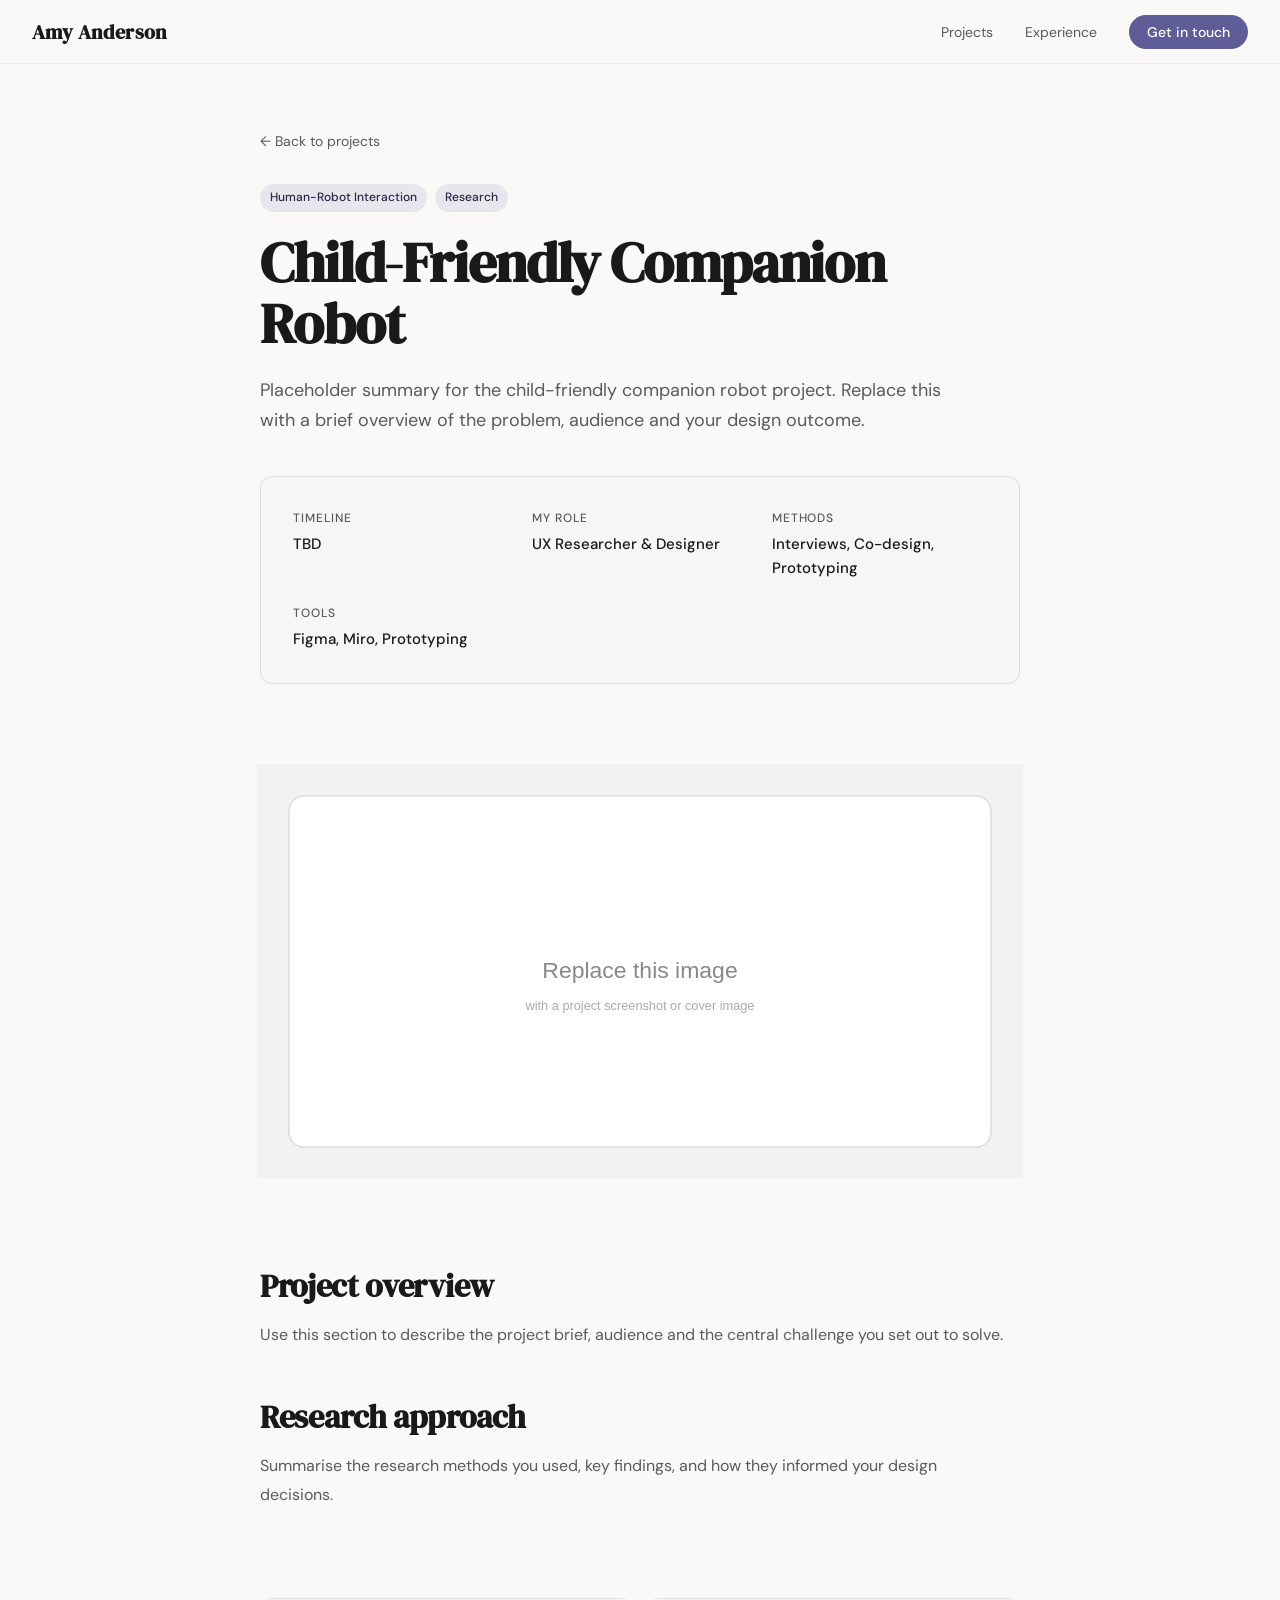
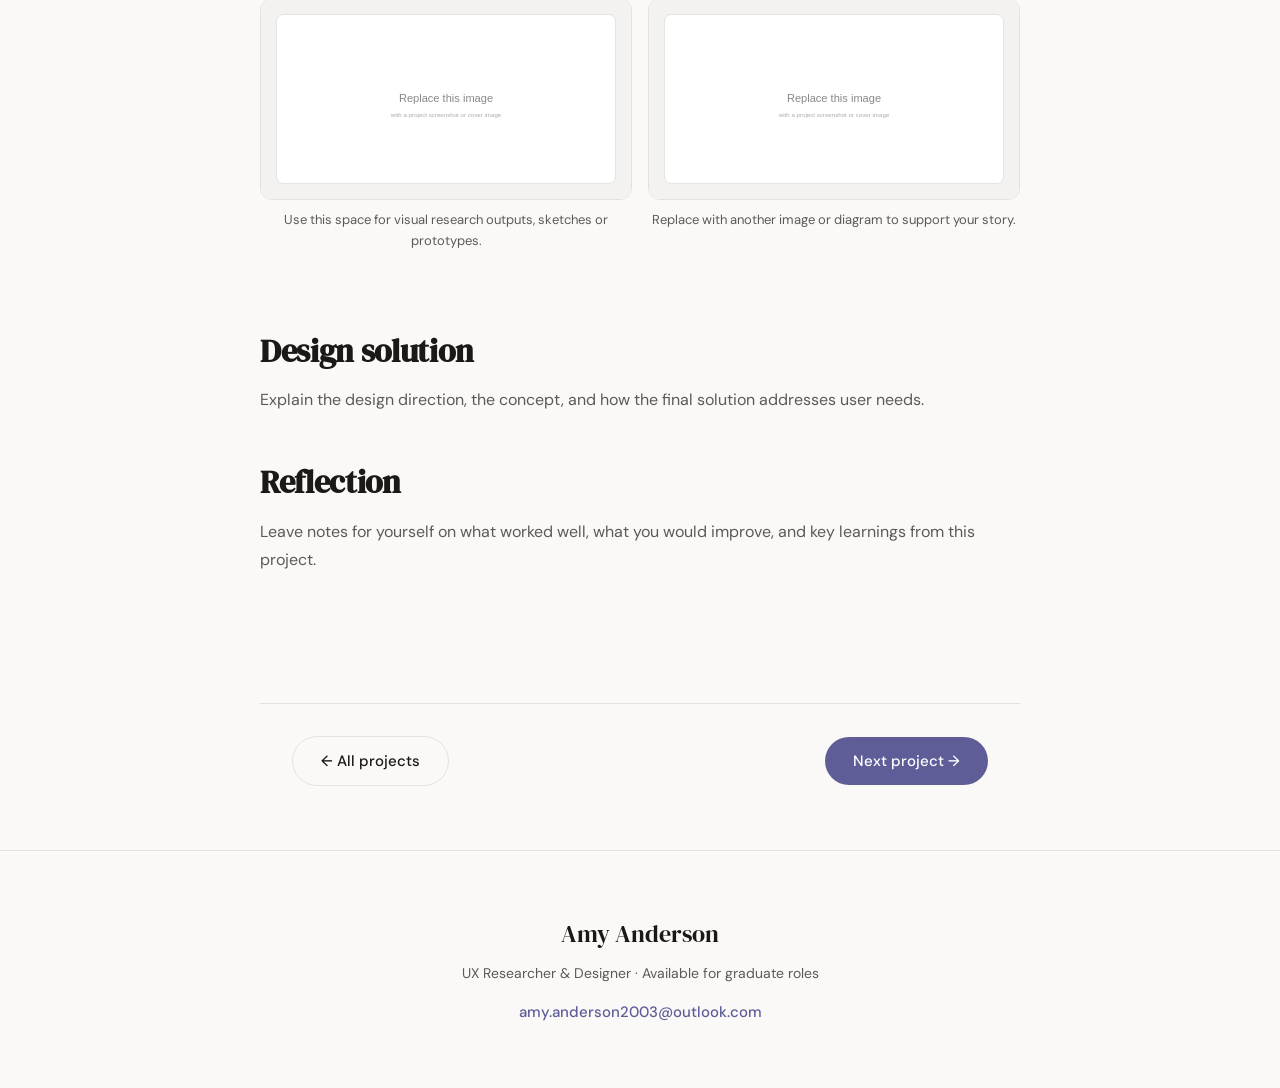
==== project-child-friendly-companion-robot.html @ c5a788a7 "Add project pages, improve scroll animations, fix hero mobile layout, and add project navigation" ====
<!DOCTYPE html>
<html lang="en">
<head>
  <meta charset="UTF-8" />
  <meta name="viewport" content="width=device-width, initial-scale=1.0" />
  <title>Amy Anderson – Child-Friendly Companion Robot</title>
  <link rel="icon" type="image/x-icon" href="images/favicon.png">
  <link rel="preconnect" href="https://fonts.googleapis.com" />
  <link rel="preconnect" href="https://fonts.gstatic.com" crossorigin />
  <link href="https://fonts.googleapis.com/css2?family=DM+Sans:ital,opsz,wght@0,9..40,300;0,9..40,400;0,9..40,500;0,9..40,600;1,9..40,300&family=DM+Serif+Display:ital@0;1&display=swap" rel="stylesheet" />
  <link rel="stylesheet" href="css/style.css" />
  <link rel="stylesheet" href="css/project.css" />
</head>
<body>

  <!-- NAV -->
  <nav class="nav">
    <a href="index.html" class="nav-logo">Amy Anderson</a>
    <ul class="nav-links">
      <li><a href="index.html#projects">Projects</a></li>
      <li><a href="index.html#experience">Experience</a></li>
      <li><a href="mailto:amy.anderson2003@outlook.com" class="nav-cta">Get in touch</a></li>
    </ul>
  </nav>

  <!-- PROJECT HERO -->
  <header class="project-hero">
    <div class="project-hero__inner">
      <a href="index.html#projects" class="project-back">← Back to projects</a>
      <div class="project-hero__tags">
        <span class="project-tag">Human-Robot Interaction</span>
        <span class="project-tag">Research</span>
      </div>
      <h1 class="project-hero__title">Child-Friendly Companion Robot</h1>
      <p class="project-hero__summary">
        Placeholder summary for the child-friendly companion robot project. Replace this with a brief overview of the problem, audience and your design outcome.
      </p>
      <div class="project-hero__meta">
        <div class="project-meta-item">
          <span class="project-meta-label">Timeline</span>
          <span class="project-meta-value">TBD</span>
        </div>
        <div class="project-meta-item">
          <span class="project-meta-label">My role</span>
          <span class="project-meta-value">UX Researcher & Designer</span>
        </div>
        <div class="project-meta-item">
          <span class="project-meta-label">Methods</span>
          <span class="project-meta-value">Interviews, Co-design, Prototyping</span>
        </div>
        <div class="project-meta-item">
          <span class="project-meta-label">Tools</span>
          <span class="project-meta-value">Figma, Miro, Prototyping</span>
        </div>
      </div>
    </div>
  </header>

  <!-- PROJECT COVER -->
  <div class="project-cover">
    <img src="images/placeholder.svg" alt="Placeholder project cover image" />
  </div>

  <!-- MAIN CONTENT -->
  <main class="project-body">
    <div class="project-body__inner">

      <section class="project-section">
        <h2 class="project-h2">Project overview</h2>
        <p>Use this section to describe the project brief, audience and the central challenge you set out to solve.</p>
      </section>

      <section class="project-section">
        <h2 class="project-h2">Research approach</h2>
        <p>Summarise the research methods you used, key findings, and how they informed your design decisions.</p>
      </section>

      <div class="project-figures-grid">
        <figure class="project-figure">
          <img src="images/placeholder.svg" alt="Placeholder image" />
          <figcaption>Use this space for visual research outputs, sketches or prototypes.</figcaption>
        </figure>
        <figure class="project-figure">
          <img src="images/placeholder.svg" alt="Placeholder image" />
          <figcaption>Replace with another image or diagram to support your story.</figcaption>
        </figure>
      </div>

      <section class="project-section">
        <h2 class="project-h2">Design solution</h2>
        <p>Explain the design direction, the concept, and how the final solution addresses user needs.</p>
      </section>

      <section class="project-section">
        <h2 class="project-h2">Reflection</h2>
        <p>Leave notes for yourself on what worked well, what you would improve, and key learnings from this project.</p>
      </section>

    </div>
  </main>

  <div class="project-nav-footer">
    <a href="index.html#projects" class="btn btn-ghost">← All projects</a>
    <a href="project-mental-health-education-platform.html" class="btn btn-primary">Next project →</a>
  </div>

  <footer class="footer">
    <p class="footer-name">Amy Anderson</p>
    <p class="footer-sub">UX Researcher & Designer · Available for graduate roles</p>
    <a href="mailto:amy.anderson2003@outlook.com" class="footer-email">amy.anderson2003@outlook.com</a>
  </footer>

  <script src="../js/main.js"></script>
</body>
</html>
---- css/style.css ----
/* ─── RESET & BASE ─────────────────────────────────────────── */
*, *::before, *::after { box-sizing: border-box; margin: 0; padding: 0; }

:root {
  --accent: #5f5d98;
  --accent-light: #E2E1F4;
  --accent-dark: #282845;
  --bg: #faf9f7;
  --bg-tint: #F7F5F5;
  --surface: #ffffff;
  --text-primary: #1a1917;
  --text-secondary: #5c5a56;
  --text-muted: #9c9a96;
  --border: rgba(26, 25, 23, 0.1);
  --font-sans: 'DM Sans', sans-serif;
  --font-serif: 'DM Serif Display', serif;
  --radius-sm: 6px;
  --radius-md: 12px;
  --radius-lg: 20px;
  --max-width: 1100px;
  --nav-height: 64px;
}

html { scroll-behavior: smooth; }

body {
  font-family: var(--font-sans);
  background: var(--bg);
  color: var(--text-primary);
  line-height: 1.6;
  -webkit-font-smoothing: antialiased;
}

/* ─── NAV ───────────────────────────────────────────────────── */
.nav {
  position: fixed;
  top: 0; left: 0; right: 0;
  height: var(--nav-height);
  display: flex;
  align-items: center;
  justify-content: space-between;
  padding: 0 2rem;
  background: rgba(250, 249, 247, 0.88);
  backdrop-filter: blur(12px);
  -webkit-backdrop-filter: blur(12px);
  border-bottom: 1px solid var(--border);
  z-index: 100;
}

.nav-logo {
  font-family: var(--font-serif);
  font-size: 1.25rem;
  color: var(--text-primary);
  text-decoration: none;
  letter-spacing: 0.02em;
  font-weight:bold;
}

.nav-links {
  list-style: none;
  display: flex;
  align-items: center;
  gap: 2rem;
}

.nav-links a {
  text-decoration: none;
  font-size: 0.875rem;
  color: var(--text-secondary);
  transition: color 0.2s;
}

.nav-links a:hover { color: var(--text-primary); }

.nav-cta {
  background: var(--accent) !important;
  color: #fff !important;
  padding: 0.5rem 1.125rem;
  border-radius: 999px;
  font-weight: 500;
  transition: background 0.2s !important;
}

.nav-cta:hover { background: var(--accent-dark) !important; }

/* ─── HERO ───────────────────────────────────────────────────── */
.hero {
  min-height: 70vh;
  display: grid;
  grid-template-columns: 1fr 1fr;
  align-items: center;
  max-width: var(--max-width);
  margin: 0 auto;
  position: relative;
  gap: 2rem;
  padding: calc(var(--nav-height) + 2rem) 2rem 4rem;
}

.hero-content {
  width: 100%;
  max-width: 38rem;
}

.hero-photo {
  display: flex;
  justify-content: flex-end;
  align-items: center;
  height: 100%;
  min-height: 500px;
  align-self: start;
}

.hero-photo img {
  width: 100%;
  max-width: 400px;
  border-radius: 20%;
}

@media (max-width: 768px) {
  .hero {
    display: flex;
    flex-direction: column;
    align-items: center;
    text-align: center;
    padding: calc(var(--nav-height) + 2rem) 1.25rem 2rem;
    gap: 1.5rem;
    min-height: auto;
  }

  .hero-content {
    width: 100%;
    max-width: 38rem;
    margin: 0 auto;
  }

  .hero-tag,
  .hero-heading,
  .hero-sub {
    margin-left: auto;
    margin-right: auto;
  }

  .hero-actions {
    justify-content: center;
  }

  .hero-photo {
    width: 100%;
    max-width: 320px;
    justify-content: center;
    min-height: auto;
    align-self: center;
  }

  .hero-photo img {
    max-width: 100%;
  }
}

@media (min-width: 769px) {
  .hero {
    display: grid;
    grid-template-columns: 1fr 1fr;
    align-items: center;
    text-align: left;
  }

  .hero-content {
    margin: 0;
    width: 100%;
    max-width: 38rem;
  }

  .hero-actions {
    justify-content: flex-start;
  }

  .hero-photo {
    width: auto;
    max-width: none;
    justify-content: flex-end;
    align-self: start;
  }
}

.hero-tag {
  display: inline-flex;
  align-items: center;
  gap: 0.5rem;
  font-size: 0.8125rem;
  font-weight: 500;
  color: var(--accent);
  background: var(--accent-light);
  padding: 0.375rem 0.875rem;
  border-radius: 999px;
  margin-bottom: 2rem;
  width: fit-content;
}

.hero-tag::before {
  content: '';
  width: 6px;
  height: 6px;
  border-radius: 50%;
  background: var(--accent);
  animation: pulse 2s infinite;
}

@keyframes pulse {
  0%, 100% { opacity: 1; transform: scale(1); }
  50% { opacity: 0.5; transform: scale(0.8); }
}

.hero-heading {
  font-family: var(--font-serif);
  font-size: clamp(3rem, 8vw, 6rem);
  line-height: 1.05;
  letter-spacing: -0.02em;
  margin-bottom: 1.5rem;
  max-width: 14ch;
}

.hero-heading__intro,
.hero-heading__role,
.hero-accent {
  display: block;
}

.hero-heading__intro {
  white-space: nowrap;
}

.hero-accent {
  color: var(--accent);
  font-style: italic;
}

.hero-sub {
  font-size: clamp(1rem, 2vw, 1.2rem);
  color: var(--text-secondary);
  max-width: 52ch;
  line-height: 1.7;
  margin-bottom: 2.5rem;
}

.hero-actions {
  display: flex;
  gap: 1rem;
  flex-wrap: wrap;
}

.btn {
  display: inline-flex;
  align-items: center;
  padding: 0.75rem 1.75rem;
  border-radius: 999px;
  font-family: var(--font-sans);
  font-size: 0.9375rem;
  font-weight: 500;
  text-decoration: none;
  transition: all 0.2s;
  cursor: pointer;
  border: none;
}

.btn-primary {
  background: var(--accent);
  color: #fff;
}

.btn-primary:hover {
  background: var(--accent-dark);
  transform: translateY(-1px);
}

.btn-ghost {
  background: transparent;
  color: var(--text-primary);
  border: 1.5px solid var(--border);
}

.btn-ghost:hover {
  border-color: var(--text-primary);
  transform: translateY(-1px);
}

.hero-scroll-hint {
  position: absolute;
  bottom: 2.5rem;
  left: 2rem;
  display: flex;
  flex-direction: column;
  align-items: center;
  gap: 6px;
}

.hero-scroll-hint span {
  width: 1px;
  height: 48px;
  background: linear-gradient(to bottom, transparent, var(--text-muted));
  animation: scroll-line 2s ease-in-out infinite;
}

@keyframes scroll-line {
  0% { transform: scaleY(0); transform-origin: top; }
  50% { transform: scaleY(1); transform-origin: top; }
  51% { transform: scaleY(1); transform-origin: bottom; }
  100% { transform: scaleY(0); transform-origin: bottom; }
}

/* ─── SECTIONS ───────────────────────────────────────────────── */
.section {
  padding: 6rem 2rem;
}

.section--tinted {
  background: var(--bg-tint);
}

.section > * {
  max-width: var(--max-width);
  margin-left: auto;
  margin-right: auto;
}

.section-header {
  max-width: var(--max-width);
  margin: 0 auto 3.5rem;
}

.section-label {
  display: block;
  font-size: 0.8125rem;
  font-weight: 500;
  text-transform: uppercase;
  letter-spacing: 0.1em;
  color: var(--accent);
  margin-bottom: 0.5rem;
}

.section-title {
  font-family: var(--font-serif);
  font-size: clamp(2rem, 5vw, 3rem);
  line-height: 1.1;
  letter-spacing: -0.02em;
}

/* ─── PROJECTS ───────────────────────────────────────────────── */
.projects-grid {
  max-width: var(--max-width);
  margin: 0 auto;
  display: grid;
  grid-template-columns: repeat(2, 1fr);
  grid-template-rows: auto auto;
  gap: 1.5rem;
}

#projects{
	padding-top:50px;
}

.project-card {
  background: var(--surface);
  border: 1px solid var(--border);
  border-radius: var(--radius-lg);
  padding: 2rem;
  display: flex;
  flex-direction: column;
  gap: 1rem;
  transition: transform 0.25s, box-shadow 0.25s;
  position: relative;
  overflow: hidden;
}

.project-card::before {
  content: '';
  position: absolute;
  top: 0; left: 0; right: 0;
  height: 3px;
  background: var(--accent);
  transform: scaleX(0);
  transform-origin: left;
  transition: transform 0.3s;
}

.project-card:hover { transform: translateY(-4px); box-shadow: 0 12px 40px rgba(0,0,0,0.08); }
.project-card:hover::before { transform: scaleX(1); }

.project-card--featured {
  grid-column: span 2;
  background: var(--accent-light);
  border-color: rgba(95, 93, 152, 0.2);
  flex-direction: column;
  align-items: flex-start;
  gap: 2rem;
}

.project-card--featured::before { background: var(--accent); }

.project-card--featured .project-card__title {
  font-size: 1.5rem;
}

.project-card--featured .project-card__desc {
  max-width: 60ch;
}

.project-card__meta {
  display: flex;
  gap: 0.5rem;
  flex-wrap: wrap;
}

.project-tag {
  font-size: 0.75rem;
  font-weight: 500;
  color: var(--accent-dark);
  background: rgba(95, 93, 152, 0.12);
  padding: 0.25rem 0.625rem;
  border-radius: 999px;
}

.project-card--featured .project-tag {
  background: rgba(95, 93, 152, 0.18);
}

.project-card__title {
  font-family: var(--font-serif);
  font-size: 1.25rem;
  line-height: 1.25;
  color: var(--text-primary);
}

.project-card__desc {
  font-size: 0.9375rem;
  color: var(--text-secondary);
  line-height: 1.65;
  flex: 1;
}

.project-card__link {
  font-size: 0.875rem;
  font-weight: 500;
  color: var(--accent);
  text-decoration: none;
  margin-top: auto;
  transition: gap 0.2s;
  align-self: flex-start;
}

.project-card__link:hover { text-decoration: underline; }

/* ─── EXPERIENCE ─────────────────────────────────────────────── */
.experience-list {
  max-width: var(--max-width);
  margin: 0 auto;
  display: flex;
  flex-direction: column;
  gap: 0;
}

.experience-item {
  display: grid;
  grid-template-columns: 220px 1fr;
  gap: 3rem;
  padding: 2.5rem 0;
  border-bottom: 1px solid var(--border);
}

.experience-item:last-child { border-bottom: none; }

.experience-item__left {
  display: flex;
  flex-direction: column;
  gap: 0.25rem;
  padding-top: 0.25rem;
}

.experience-year {
  font-size: 0.875rem;
  font-weight: 500;
  color: var(--text-secondary);
}

.experience-org {
  font-size: 0.9375rem;
  font-weight: 600;
  color: var(--text-primary);
}

.experience-title {
  font-family: var(--font-serif);
  font-size: 1.375rem;
  margin-bottom: 0.75rem;
}

.experience-desc {
  font-size: 0.9375rem;
  color: var(--text-secondary);
  line-height: 1.7;
  margin-bottom: 1.25rem;
}

.experience-skills {
  display: flex;
  flex-wrap: wrap;
  gap: 0.5rem;
}

.skill-pill {
  font-size: 0.75rem;
  font-weight: 500;
  color: var(--text-secondary);
  background: var(--bg-tint);
  border: 1px solid var(--border);
  padding: 0.3rem 0.75rem;
  border-radius: 999px;
}

/* ─── FOOTER ─────────────────────────────────────────────────── */
.footer {
  padding: 4rem 2rem;
  text-align: center;
  border-top: 1px solid var(--border);
  display: flex;
  flex-direction: column;
  gap: 0.5rem;
  align-items: center;
}

.footer-name {
  font-family: var(--font-serif);
  font-size: 1.5rem;
}

.footer-sub {
  font-size: 0.875rem;
  color: var(--text-secondary);
}

.footer-email {
  margin-top: 0.5rem;
  font-size: 0.9375rem;
  font-weight: 500;
  color: var(--accent);
  text-decoration: none;
}

.footer-email:hover { text-decoration: underline; }

/* ─── ANIMATIONS ─────────────────────────────────────────────── */
.fade-in {
  opacity: 0;
  transform: translateY(24px);
  transition: opacity 0.8s ease, transform 0.8s ease;
}

.fade-in.visible {
  opacity: 1;
  transform: none;
}

/* ─── RESPONSIVE ─────────────────────────────────────────────── */
@media (max-width: 900px) {
  .nav-links li:not(:last-child) { display: none; }

  .projects-grid {
    grid-template-columns: 1fr;
  }

  .project-card--featured {
    grid-column: span 1;
    flex-direction: column;
  }

  .experience-item {
    grid-template-columns: 1fr;
    gap: 0.5rem;
  }

  .experience-item__left {
    flex-direction: row;
    gap: 1rem;
    align-items: baseline;
  }
}
---- css/project.css ----
/* ─── PROJECT HERO ───────────────────────────────────────────── */
.project-hero {
  padding: calc(var(--nav-height) + 4rem) 2rem 3rem;
  background: var(--bg);
}

.project-hero__inner {
  max-width: 760px;
  margin: 0 auto;
}

.project-back {
  display: inline-block;
  font-size: 0.875rem;
  color: var(--text-secondary);
  text-decoration: none;
  margin-bottom: 2rem;
  transition: color 0.2s;
}

.project-back:hover { color: var(--accent); }

.project-hero__tags {
  display: flex;
  gap: 0.5rem;
  flex-wrap: wrap;
  margin-bottom: 1.25rem;
}

.project-hero__title {
  font-family: var(--font-serif);
  font-size: clamp(2.25rem, 5vw, 3.5rem);
  line-height: 1.1;
  letter-spacing: -0.02em;
  margin-bottom: 1.25rem;
}

.project-hero__summary {
  font-size: 1.125rem;
  color: var(--text-secondary);
  line-height: 1.7;
  max-width: 58ch;
  margin-bottom: 2.5rem;
}

.project-hero__meta {
  display: grid;
  grid-template-columns: repeat(auto-fit, minmax(160px, 1fr));
  gap: 1.5rem;
  padding: 2rem;
  background: var(--bg-tint);
  border-radius: var(--radius-md);
  border: 1px solid var(--border);
}

.project-meta-item {
  display: flex;
  flex-direction: column;
  gap: 0.25rem;
}

.project-meta-label {
  font-size: 0.75rem;
  font-weight: 500;
  text-transform: uppercase;
  letter-spacing: 0.08em;
  color: var(--text-secondary);
}

.project-meta-value {
  font-size: 0.9375rem;
  color: var(--text-primary);
  font-weight: 500;
}

/* ─── COVER IMAGE ────────────────────────────────────────────── */
.project-cover {
  max-width: 830px;
  margin: 2rem auto;
  padding: 0 2rem;
}

.project-cover img {
  width: 100%;
  object-fit: cover;
}

/* ─── BODY CONTENT ───────────────────────────────────────────── */
.project-body {
  padding: 3rem 2rem 5rem;
}

.project-body__inner {
  max-width: 760px;
  margin: 0 auto;
}

.project-body li{
	color:var(--text-secondary);
}

/* ─── SECTIONS ───────────────────────────────────────────────── */
.project-section {
  margin-bottom: 3rem;
}

.project-section p {
  font-size: 1rem;
  line-height: 1.8;
  color: var(--text-secondary);
  margin-bottom: 1.25rem;
  max-width: 68ch;
}

.project-section p:last-child { margin-bottom: 0; }

/* ─── HEADINGS ───────────────────────────────────────────────── */
.project-h2 {
  font-family: var(--font-serif);
  font-size: clamp(1.5rem, 3vw, 2rem);
  line-height: 1.2;
  letter-spacing: -0.01em;
  margin-bottom: 1rem;
  color: var(--text-primary);
}

.project-h3 {
  font-size: 1rem;
  font-weight: 600;
  color: var(--text-primary);
  margin-bottom: 0.75rem;
  margin-top: 1.75rem;
}

/* ─── FIGURES ────────────────────────────────────────────────── */
.project-figure {
  margin: 2.5rem 0;
}

.project-figure img,
.project-video video,
.project-video iframe {
  width: 100%;
  border-radius: var(--radius-md);
  border: 1px solid var(--border);
  display: block;
}

.project-figure figcaption {
  font-size: 0.8125rem;
  color: var(--text-secondary);
  margin-top: 0.625rem;
  text-align: center;
}

.project-figure--full {
  margin-left: calc(-1 * ((1100px - 760px) / 2));
  margin-right: calc(-1 * ((1100px - 760px) / 2));
  max-width: 1100px;
}

.project-figures-grid {
  display: grid;
  grid-template-columns: 1fr 1fr;
  gap: 1rem;
  margin: 2.5rem 0;
}

/* ─── PULL QUOTE ─────────────────────────────────────────────── */
.project-quote {
  border-left: 3px solid var(--accent);
  margin: 2rem 0;
  padding: 1rem 1.5rem;
  background: var(--accent-light);
  border-radius: 0 var(--radius-sm) var(--radius-sm) 0;
  font-family: var(--font-serif);
  font-size: 1.125rem;
  line-height: 1.6;
  color: var(--text-primary);
  font-style: italic;
}

/* ─── BOTTOM NAV ─────────────────────────────────────────────── */
.project-nav-footer {
  display: flex;
  justify-content: space-between;
  align-items: center;
  max-width: 760px;
  margin: 0 auto;
  padding: 2rem 2rem 4rem;
  border-top: 1px solid var(--border);
}

/* ─── RESPONSIVE ─────────────────────────────────────────────── */
@media (max-width: 768px) {
  .project-figures-grid {
    grid-template-columns: 1fr;
  }

  .project-figure--full {
    margin-left: 0;
    margin-right: 0;
  }

  .project-nav-footer {
    flex-direction: column;
    gap: 1rem;
    text-align: center;
  }
}

/* ─── STATS BLOCK ────────────────────────────────────────────── */
.project-stats {
  display: grid;
  grid-template-columns: repeat(auto-fit, minmax(180px, 1fr));
  gap: 1.5rem;
  margin: 2.5rem 0;
  padding: 2rem;
  background: var(--accent-light);
  border-radius: var(--radius-md);
  border: 1px solid rgba(95, 93, 152,, 0.2);
}

.project-stat {
  display: flex;
  flex-direction: column;
  gap: 0.375rem;
}

.project-stat__number {
  font-family: var(--font-serif);
  font-size: 2.5rem;
  color: var(--accent);
  line-height: 1;
}

.project-stat__label {
  font-size: 0.875rem;
  color: var(--text-secondary);
  line-height: 1.4;
}

/* ─── SIDE NAV ───────────────────────────────────────────────── */
.project-sidenav {
  position: fixed;
  left: 2rem;
  top: calc(var(--nav-height) + 2rem);
  display: flex;
  flex-direction: column;
  gap: 0.75rem;
  z-index: 50;
}

.project-sidenav a {
  font-size: 0.75rem;
  font-weight: 400;
  color: var(--text-secondary);
  text-decoration: none;
  display: flex;
  align-items: center;
  gap: 0.625rem;
  transition: color 0.2s;
  white-space: nowrap;
}

.project-sidenav a::before {
  content: '';
  display: block;
  min-width:20px;
  width: 20px;
  height: 2px;
  background: var(--text-muted);
  transition: width 0.2s, background 0.2s;
  flex-shrink: 0;
}

.project-sidenav a:hover,
.project-sidenav a.active {
  color: var(--accent);
  font-weight:400;
}

.project-sidenav a:hover::before,
.project-sidenav a.active::before {
  width: 32px;
  background: var(--accent);
}

@media (max-width: 1200px) {
  .project-sidenav { display: none; }
}

section[id] {
  scroll-margin-top: calc(var(--nav-height) + 1.5rem);
}

.project-sidenav__top {
  font-weight: 600 !important;
  color: var(--text-primary) !important;
  margin-bottom: 0.5rem;
}

.project-sidenav__top::before {
  display: none !important;
}
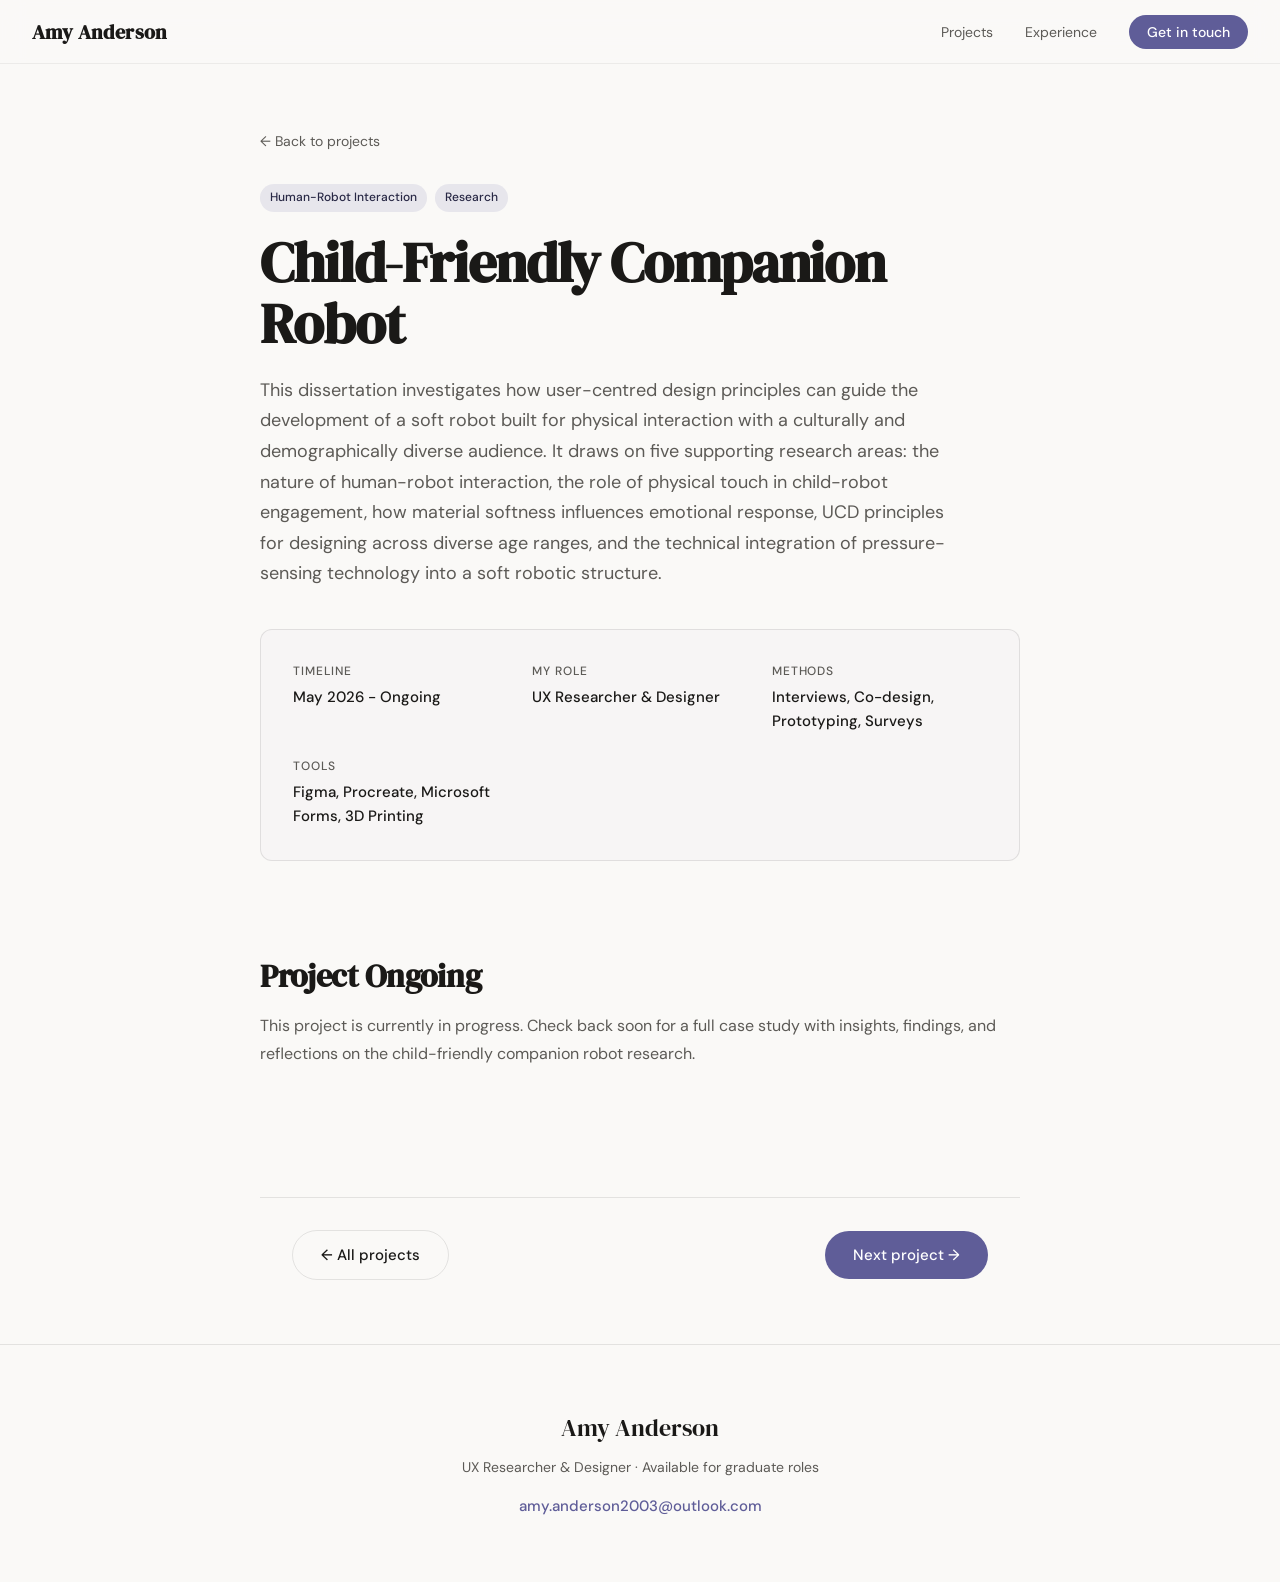
==== commit ddddd013: "Updatae ongoing projects" ====
--- a/project-child-friendly-companion-robot.html
+++ b/project-child-friendly-companion-robot.html
@@ -33,12 +33,16 @@
       </div>
       <h1 class="project-hero__title">Child-Friendly Companion Robot</h1>
       <p class="project-hero__summary">
-        Placeholder summary for the child-friendly companion robot project. Replace this with a brief overview of the problem, audience and your design outcome.
+        This dissertation investigates how user-centred design principles can guide the development of a soft robot 
+        built for physical interaction with a culturally and demographically diverse audience. It draws on five 
+        supporting research areas: the nature of human-robot interaction, the role of physical touch in child-robot 
+        engagement, how material softness influences emotional response, UCD principles for designing across diverse 
+        age ranges, and the technical integration of pressure-sensing technology into a soft robotic structure.
       </p>
       <div class="project-hero__meta">
         <div class="project-meta-item">
           <span class="project-meta-label">Timeline</span>
-          <span class="project-meta-value">TBD</span>
+          <span class="project-meta-value">May 2026 - Ongoing</span>
         </div>
         <div class="project-meta-item">
           <span class="project-meta-label">My role</span>
@@ -46,56 +50,23 @@
         </div>
         <div class="project-meta-item">
           <span class="project-meta-label">Methods</span>
-          <span class="project-meta-value">Interviews, Co-design, Prototyping</span>
+          <span class="project-meta-value">Interviews, Co-design, Prototyping, Surveys</span>
         </div>
         <div class="project-meta-item">
           <span class="project-meta-label">Tools</span>
-          <span class="project-meta-value">Figma, Miro, Prototyping</span>
+          <span class="project-meta-value">Figma, Procreate, Microsoft Forms, 3D Printing</span>
         </div>
       </div>
     </div>
   </header>
 
-  <!-- PROJECT COVER -->
-  <div class="project-cover">
-    <img src="images/placeholder.svg" alt="Placeholder project cover image" />
-  </div>
-
   <!-- MAIN CONTENT -->
   <main class="project-body">
     <div class="project-body__inner">
-
       <section class="project-section">
-        <h2 class="project-h2">Project overview</h2>
-        <p>Use this section to describe the project brief, audience and the central challenge you set out to solve.</p>
+        <h2 class="project-h2">Project Ongoing</h2>
+        <p>This project is currently in progress. Check back soon for a full case study with insights, findings, and reflections on the child-friendly companion robot research.</p>
       </section>
-
-      <section class="project-section">
-        <h2 class="project-h2">Research approach</h2>
-        <p>Summarise the research methods you used, key findings, and how they informed your design decisions.</p>
-      </section>
-
-      <div class="project-figures-grid">
-        <figure class="project-figure">
-          <img src="images/placeholder.svg" alt="Placeholder image" />
-          <figcaption>Use this space for visual research outputs, sketches or prototypes.</figcaption>
-        </figure>
-        <figure class="project-figure">
-          <img src="images/placeholder.svg" alt="Placeholder image" />
-          <figcaption>Replace with another image or diagram to support your story.</figcaption>
-        </figure>
-      </div>
-
-      <section class="project-section">
-        <h2 class="project-h2">Design solution</h2>
-        <p>Explain the design direction, the concept, and how the final solution addresses user needs.</p>
-      </section>
-
-      <section class="project-section">
-        <h2 class="project-h2">Reflection</h2>
-        <p>Leave notes for yourself on what worked well, what you would improve, and key learnings from this project.</p>
-      </section>
-
     </div>
   </main>
 
